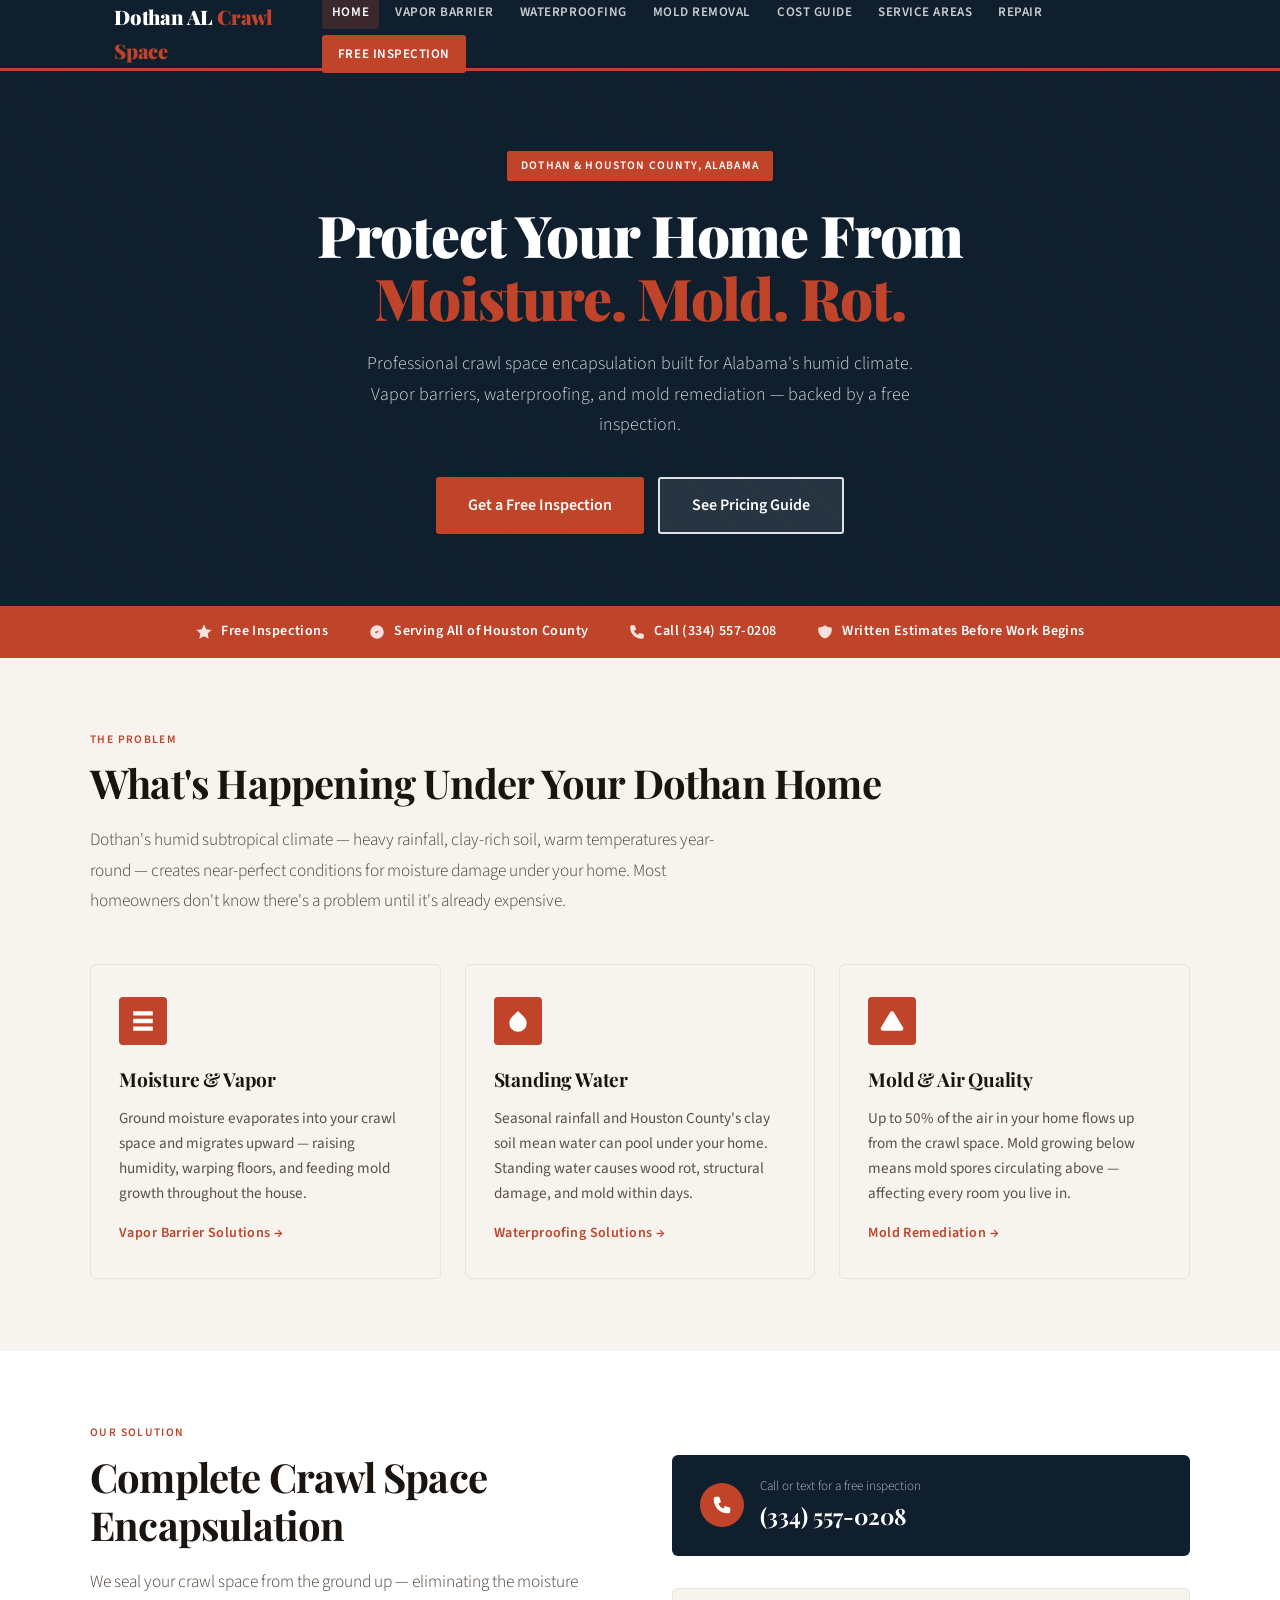
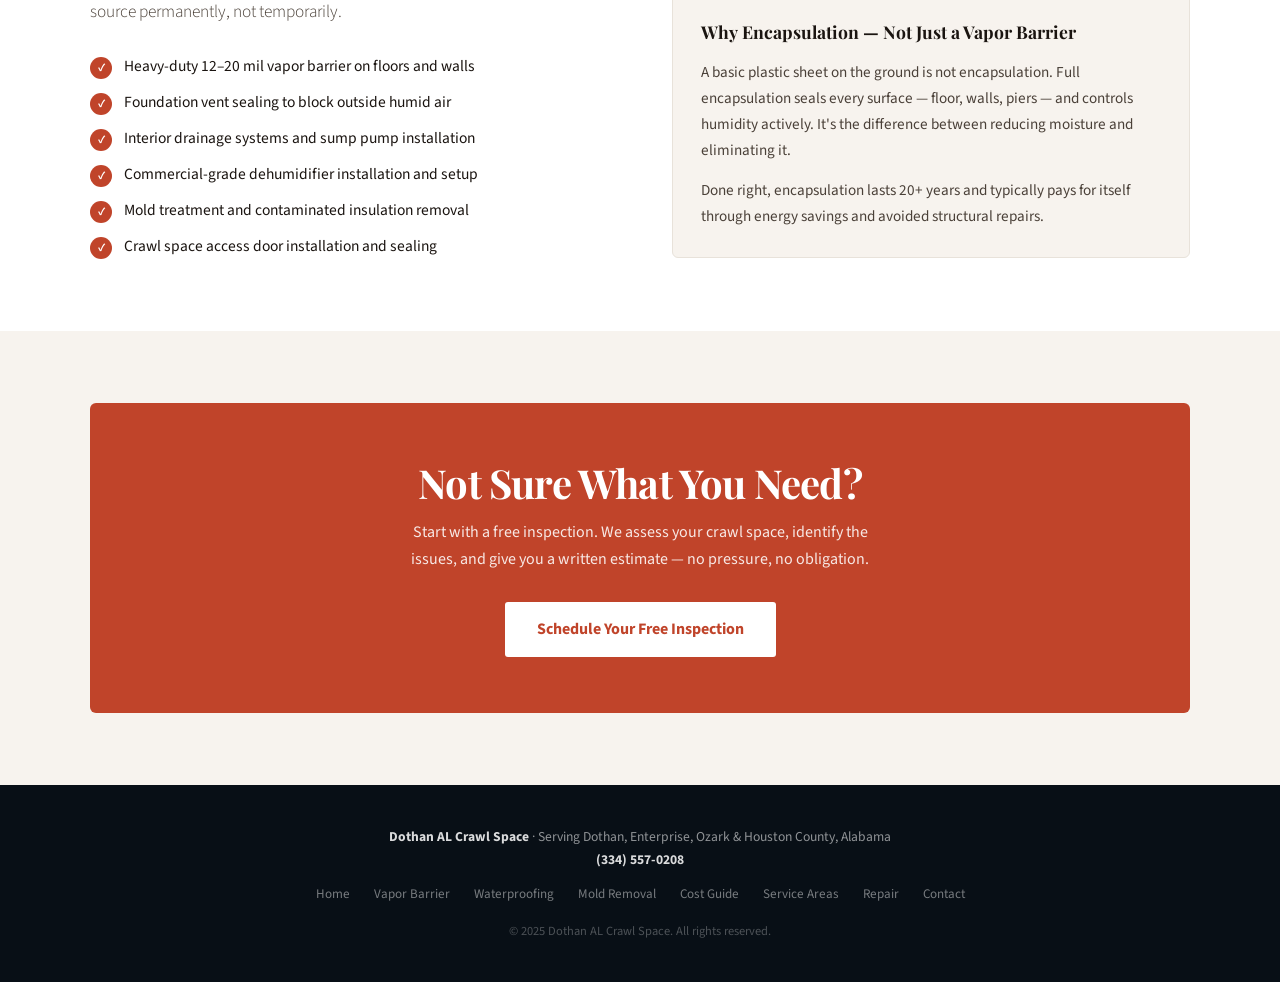
==== index.html @ 5c42be54 "Initial import of Dothan AL Crawl Space site from live Cloudflare Pages deployment Co-Authored-By: C" ====
<!DOCTYPE html>
<html lang="en">
<head>
<meta charset="UTF-8">
<meta name="viewport" content="width=device-width, initial-scale=1.0">
<title>Crawl Space Encapsulation Dothan AL | Local Experts</title>
<meta name="description" content="Professional crawl space encapsulation in Dothan, AL. Vapor barriers, waterproofing & mold remediation. Serving Houston County. Free inspections. Call today.">
<link rel="canonical" href="https://dothanalcrawlspace.com/">
<link rel="preconnect" href="https://fonts.googleapis.com">
<link href="https://fonts.googleapis.com/css2?family=Playfair+Display:wght@700;900&family=Source+Sans+3:wght@300;400;600&display=swap" rel="stylesheet">
<link rel="stylesheet" href="/styles.css">
<script type="application/ld+json">
{
"@context": "https://schema.org",
"@type": "LocalBusiness",
"name": "Dothan AL Crawl Space",
"description": "Professional crawl space encapsulation, vapor barrier installation, waterproofing, and mold remediation serving Dothan, AL and Houston County.",
"telephone": "(334) 557-0208",
"url": "https://dothanalcrawlspace.com",
"areaServed": [
{"@type": "City", "name": "Dothan", "containedIn": {"@type": "State", "name": "Alabama"}},
{"@type": "City", "name": "Enterprise", "containedIn": {"@type": "State", "name": "Alabama"}},
{"@type": "City", "name": "Ozark", "containedIn": {"@type": "State", "name": "Alabama"}},
{"@type": "County", "name": "Houston County", "containedIn": {"@type": "State", "name": "Alabama"}}
],
"hasOfferCatalog": {
"@type": "OfferCatalog",
"name": "Crawl Space Services",
"itemListElement": [
{"@type": "Offer", "itemOffered": {"@type": "Service", "name": "Crawl Space Encapsulation"}},
{"@type": "Offer", "itemOffered": {"@type": "Service", "name": "Vapor Barrier Installation"}},
{"@type": "Offer", "itemOffered": {"@type": "Service", "name": "Crawl Space Waterproofing"}},
{"@type": "Offer", "itemOffered": {"@type": "Service", "name": "Mold Remediation"}}
]
}
}
</script>
</head>
<body>

<header>
<div class="header-inner">
<a href="/" class="logo">Dothan AL <span>Crawl Space</span></a>
<button class="mobile-menu-btn" onclick="document.getElementById('main-nav').classList.toggle('open')" aria-label="Menu">
<span></span><span></span><span></span>
</button>
<nav id="main-nav">
<a href="/" class="active">Home</a>
<a href="/vapor-barrier/">Vapor Barrier</a>
<a href="/waterproofing/">Waterproofing</a>
<a href="/mold-remediation/">Mold Removal</a>
<a href="/cost/">Cost Guide</a>
<a href="/houston-county/">Service Areas</a>
<a href="/crawl-space-repair/">Repair</a>
<a href="/contact/" class="header-cta">Free Inspection</a>
</nav>
</div>
</header>

<div class="hero">
<div class="hero-inner">
<span class="hero-badge">Dothan & Houston County, Alabama</span>
<h1>Protect Your Home From<br><em>Moisture. Mold. Rot.</em></h1>
<p>Professional crawl space encapsulation built for Alabama's humid climate. Vapor barriers, waterproofing, and mold remediation — backed by a free inspection.</p>
<div class="hero-actions">
<a href="/contact/" class="btn-primary">Get a Free Inspection</a>
<a href="/cost/" class="btn-outline">See Pricing Guide</a>
</div>
</div>
</div>

<div class="trust-bar">
<div class="trust-bar-inner">
<div class="trust-item">
<svg viewBox="0 0 24 24"><path d="M12 2l3.09 6.26L22 9.27l-5 4.87 1.18 6.88L12 17.77l-6.18 3.25L7 14.14 2 9.27l6.91-1.01L12 2z"/></svg>
Free Inspections
</div>
<div class="trust-item">
<svg viewBox="0 0 24 24"><path d="M9 12l2 2 4-4m6 2a9 9 0 11-18 0 9 9 0 0118 0z"/></svg>
Serving All of Houston County
</div>
<div class="trust-item">
<svg viewBox="0 0 24 24"><path d="M3 5a2 2 0 012-2h3.28a1 1 0 01.948.684l1.498 4.493a1 1 0 01-.502 1.21l-2.257 1.13a11.042 11.042 0 005.516 5.516l1.13-2.257a1 1 0 011.21-.502l4.493 1.498a1 1 0 01.684.949V19a2 2 0 01-2 2h-1C9.716 21 3 14.284 3 6V5z"/></svg>
Call (334) 557-0208
</div>
<div class="trust-item">
<svg viewBox="0 0 24 24"><path d="M9 12l2 2 4-4m5.618-4.016A11.955 11.955 0 0112 2.944a11.955 11.955 0 01-8.618 3.04A12.02 12.02 0 003 9c0 5.591 3.824 10.29 9 11.622 5.176-1.332 9-6.03 9-11.622 0-1.042-.133-2.052-.382-3.016z"/></svg>
Written Estimates Before Work Begins
</div>
</div>
</div>

<div class="section">
<div class="section-inner">
<span class="section-label">The Problem</span>
<h2>What's Happening Under Your Dothan Home</h2>
<p class="lead">Dothan's humid subtropical climate — heavy rainfall, clay-rich soil, warm temperatures year-round — creates near-perfect conditions for moisture damage under your home. Most homeowners don't know there's a problem until it's already expensive.</p>
<div class="card-grid">
<a href="/vapor-barrier/" class="card">
<div class="card-icon">
<svg viewBox="0 0 24 24"><path d="M3 3h18v4H3zM3 10h18v4H3zM3 17h18v4H3z"/></svg>
</div>
<h3>Moisture & Vapor</h3>
<p>Ground moisture evaporates into your crawl space and migrates upward — raising humidity, warping floors, and feeding mold growth throughout the house.</p>
<span class="card-link">Vapor Barrier Solutions →</span>
</a>
<a href="/waterproofing/" class="card">
<div class="card-icon">
<svg viewBox="0 0 24 24"><path d="M12 2.69l5.66 5.66a8 8 0 11-11.31 0z"/></svg>
</div>
<h3>Standing Water</h3>
<p>Seasonal rainfall and Houston County's clay soil mean water can pool under your home. Standing water causes wood rot, structural damage, and mold within days.</p>
<span class="card-link">Waterproofing Solutions →</span>
</a>
<a href="/mold-remediation/" class="card">
<div class="card-icon">
<svg viewBox="0 0 24 24"><path d="M12 9v4m0 4h.01M10.29 3.86L1.82 18a2 2 0 001.71 3h16.94a2 2 0 001.71-3L13.71 3.86a2 2 0 00-3.42 0z"/></svg>
</div>
<h3>Mold & Air Quality</h3>
<p>Up to 50% of the air in your home flows up from the crawl space. Mold growing below means mold spores circulating above — affecting every room you live in.</p>
<span class="card-link">Mold Remediation →</span>
</a>
</div>
</div>
</div>

<div class="section section-alt">
<div class="section-inner">
<div class="two-col">
<div>
<span class="section-label">Our Solution</span>
<h2>Complete Crawl Space Encapsulation</h2>
<p class="lead" style="margin-bottom:28px;">We seal your crawl space from the ground up — eliminating the moisture source permanently, not temporarily.</p>
<ul class="service-list">
<li>Heavy-duty 12–20 mil vapor barrier on floors and walls</li>
<li>Foundation vent sealing to block outside humid air</li>
<li>Interior drainage systems and sump pump installation</li>
<li>Commercial-grade dehumidifier installation and setup</li>
<li>Mold treatment and contaminated insulation removal</li>
<li>Crawl space access door installation and sealing</li>
</ul>
</div>
<div>
<a href="tel:3345570208" class="phone-callout">
<div class="phone-icon">
<svg viewBox="0 0 24 24"><path d="M3 5a2 2 0 012-2h3.28a1 1 0 01.948.684l1.498 4.493a1 1 0 01-.502 1.21l-2.257 1.13a11.042 11.042 0 005.516 5.516l1.13-2.257a1 1 0 011.21-.502l4.493 1.498a1 1 0 01.684.949V19a2 2 0 01-2 2h-1C9.716 21 3 14.284 3 6V5z"/></svg>
</div>
<div>
<div class="phone-text">Call or text for a free inspection</div>
<div class="phone-number">(334) 557-0208</div>
</div>
</a>
<div class="light-card">
<h3>Why Encapsulation — Not Just a Vapor Barrier</h3>
<p style="margin-bottom:14px;">A basic plastic sheet on the ground is not encapsulation. Full encapsulation seals every surface — floor, walls, piers — and controls humidity actively. It's the difference between reducing moisture and eliminating it.</p>
<p>Done right, encapsulation lasts 20+ years and typically pays for itself through energy savings and avoided structural repairs.</p>
</div>
</div>
</div>
</div>
</div>

<div class="section">
<div class="section-inner">
<div class="cta-block">
<h2>Not Sure What You Need?</h2>
<p>Start with a free inspection. We assess your crawl space, identify the issues, and give you a written estimate — no pressure, no obligation.</p>
<a href="/contact/" class="btn-white">Schedule Your Free Inspection</a>
</div>
</div>
</div>

<footer>
<strong>Dothan AL Crawl Space</strong> · Serving Dothan, Enterprise, Ozark & Houston County, Alabama<br>
<strong>(334) 557-0208</strong>
<div class="footer-links">
<a href="/">Home</a>
<a href="/vapor-barrier/">Vapor Barrier</a>
<a href="/waterproofing/">Waterproofing</a>
<a href="/mold-remediation/">Mold Removal</a>
<a href="/cost/">Cost Guide</a>
<a href="/houston-county/">Service Areas</a>
<a href="/crawl-space-repair/">Repair</a>
<a href="/contact/">Contact</a>
</div>
<div class="footer-copy">© 2025 Dothan AL Crawl Space. All rights reserved.</div>
</footer>

</body>
</html>
---- styles.css ----
:root {
--navy: #0f1f2e;
--rust: #c0442a;
--rust-light: #d9553a;
--cream: #f7f3ee;
--warm-gray: #e8e2da;
--mid-gray: #8a8078;
--text: #1a1410;
--white: #ffffff;
}

* { margin: 0; padding: 0; box-sizing: border-box; }

body {
font-family: 'Source Sans 3', sans-serif;
font-weight: 400;
color: var(--text);
background: var(--cream);
line-height: 1.7;
}

/* ── HEADER ── */
header {
background: var(--navy);
position: sticky;
top: 0;
z-index: 100;
border-bottom: 3px solid var(--rust);
}
.header-inner {
max-width: 1100px;
margin: 0 auto;
padding: 0 24px;
display: flex;
align-items: center;
justify-content: space-between;
height: 68px;
}
.logo {
font-family: 'Playfair Display', serif;
font-weight: 900;
font-size: 1.25rem;
color: var(--white);
text-decoration: none;
letter-spacing: -0.01em;
}
.logo span { color: var(--rust); }
nav { display: flex; gap: 6px; align-items: center; flex-wrap: wrap; }
nav a {
color: rgba(255,255,255,0.78);
text-decoration: none;
font-size: 0.82rem;
font-weight: 600;
letter-spacing: 0.04em;
text-transform: uppercase;
padding: 6px 10px;
border-radius: 3px;
transition: all 0.2s;
}
nav a:hover, nav a.active { color: var(--white); background: rgba(192,68,42,0.25); }
nav a.header-cta {
background: var(--rust);
color: var(--white);
padding: 8px 16px;
}
nav a.header-cta:hover { background: var(--rust-light); }

/* ── MOBILE NAV ── */
.mobile-menu-btn {
display: none;
flex-direction: column;
gap: 5px;
cursor: pointer;
padding: 4px;
background: none;
border: none;
}
.mobile-menu-btn span {
display: block;
width: 24px;
height: 2px;
background: white;
border-radius: 2px;
}
@media (max-width: 768px) {
nav { display: none; }
.mobile-menu-btn { display: flex; }
nav.open {
display: flex;
flex-direction: column;
position: absolute;
top: 68px;
left: 0;
right: 0;
background: var(--navy);
padding: 16px;
border-top: 1px solid rgba(255,255,255,0.1);
gap: 4px;
}
}

/* ── HERO ── */
.hero {
background: var(--navy);
color: var(--white);
padding: 80px 24px 72px;
text-align: center;
position: relative;
overflow: hidden;
}
.hero::before {
content: '';
position: absolute;
inset: 0;
background: repeating-linear-gradient(45deg, transparent, transparent 40px, rgba(192,68,42,0.04) 40px, rgba(192,68,42,0.04) 41px);
}
.hero-inner { position: relative; max-width: 780px; margin: 0 auto; }
.hero-badge {
display: inline-block;
background: var(--rust);
color: var(--white);
font-size: 0.72rem;
font-weight: 600;
letter-spacing: 0.1em;
text-transform: uppercase;
padding: 5px 14px;
border-radius: 2px;
margin-bottom: 22px;
}
.hero h1 {
font-family: 'Playfair Display', serif;
font-size: clamp(2.2rem, 5vw, 3.6rem);
font-weight: 900;
line-height: 1.1;
margin-bottom: 20px;
letter-spacing: -0.02em;
}
.hero h1 em { color: var(--rust); font-style: normal; }
.hero p {
font-size: 1.12rem;
color: rgba(255,255,255,0.82);
max-width: 580px;
margin: 0 auto 36px;
font-weight: 300;
}
.hero-actions { display: flex; gap: 14px; justify-content: center; flex-wrap: wrap; }

/* ── PAGE HERO (interior) ── */
.page-hero {
background: var(--navy);
color: var(--white);
padding: 52px 24px 48px;
text-align: center;
border-bottom: 3px solid var(--rust);
}
.page-hero h1 {
font-family: 'Playfair Display', serif;
font-size: clamp(1.8rem, 4vw, 2.8rem);
font-weight: 900;
letter-spacing: -0.02em;
margin-bottom: 12px;
}
.page-hero p { color: rgba(255,255,255,0.75); font-size: 1.05rem; font-weight: 300; max-width: 560px; margin: 0 auto; }

/* ── BUTTONS ── */
.btn-primary {
background: var(--rust);
color: var(--white);
padding: 15px 32px;
border-radius: 3px;
font-weight: 600;
font-size: 1rem;
text-decoration: none;
display: inline-block;
transition: background 0.2s, transform 0.15s;
border: none;
cursor: pointer;
}
.btn-primary:hover { background: var(--rust-light); transform: translateY(-1px); }
.btn-outline {
border: 2px solid rgba(255,255,255,0.85);
color: var(--white);
padding: 13px 32px;
border-radius: 3px;
font-weight: 600;
font-size: 1rem;
text-decoration: none;
display: inline-block;
transition: all 0.2s;
background: rgba(255,255,255,0.1);
}
.btn-outline:hover { border-color: white; background: rgba(255,255,255,0.2); }
.btn-white {
background: var(--white);
color: var(--rust);
padding: 14px 32px;
border-radius: 3px;
font-weight: 700;
font-size: 1rem;
text-decoration: none;
display: inline-block;
transition: opacity 0.2s;
border: none;
cursor: pointer;
}
.btn-white:hover { opacity: 0.92; }

/* ── TRUST BAR ── */
.trust-bar { background: var(--rust); color: var(--white); padding: 14px 24px; }
.trust-bar-inner {
max-width: 1100px;
margin: 0 auto;
display: flex;
justify-content: center;
gap: 40px;
flex-wrap: wrap;
}
.trust-item {
display: flex;
align-items: center;
gap: 8px;
font-size: 0.88rem;
font-weight: 600;
letter-spacing: 0.03em;
}
.trust-item svg { width: 18px; height: 18px; fill: rgba(255,255,255,0.85); }

/* ── SECTIONS ── */
.section { padding: 72px 24px; }
.section-inner { max-width: 1100px; margin: 0 auto; }
.section-alt { background: var(--white); }
.section-dark { background: var(--navy); color: var(--white); }

.section-label {
font-size: 0.72rem;
font-weight: 600;
letter-spacing: 0.12em;
text-transform: uppercase;
color: var(--rust);
margin-bottom: 10px;
display: block;
}

h2 {
font-family: 'Playfair Display', serif;
font-size: clamp(1.7rem, 3.5vw, 2.5rem);
font-weight: 700;
line-height: 1.2;
letter-spacing: -0.02em;
margin-bottom: 18px;
}
.section-dark h2 { color: var(--white); }

.lead {
font-size: 1.08rem;
color: #4a4038;
max-width: 640px;
margin-bottom: 48px;
font-weight: 300;
line-height: 1.75;
}
.section-dark .lead { color: rgba(255,255,255,0.75); }

/* ── CARDS ── */
.card-grid { display: grid; grid-template-columns: repeat(auto-fit, minmax(280px, 1fr)); gap: 24px; }
.card {
background: var(--cream);
border: 1px solid var(--warm-gray);
border-radius: 6px;
padding: 32px 28px;
transition: transform 0.2s, box-shadow 0.2s;
text-decoration: none;
color: inherit;
display: block;
}
.card:hover { transform: translateY(-3px); box-shadow: 0 8px 28px rgba(0,0,0,0.08); }
.card-icon {
width: 48px;
height: 48px;
background: var(--rust);
border-radius: 4px;
display: flex;
align-items: center;
justify-content: center;
margin-bottom: 18px;
}
.card-icon svg { width: 26px; height: 26px; fill: white; }
.card h3 {
font-family: 'Playfair Display', serif;
font-size: 1.2rem;
font-weight: 700;
margin-bottom: 10px;
letter-spacing: -0.01em;
}
.card p { font-size: 0.95rem; color: #5a5048; line-height: 1.65; }
.card-link {
display: inline-block;
margin-top: 16px;
color: var(--rust);
font-weight: 600;
font-size: 0.88rem;
letter-spacing: 0.03em;
}

/* ── TWO COL ── */
.two-col { display: grid; grid-template-columns: 1fr 1fr; gap: 64px; align-items: start; }
@media (max-width: 720px) { .two-col { grid-template-columns: 1fr; gap: 40px; } }

/* ── CTA BLOCK ── */
.cta-block {
background: var(--rust);
color: var(--white);
padding: 56px 40px;
border-radius: 6px;
text-align: center;
}
.cta-block h2 { color: var(--white); margin-bottom: 12px; }
.cta-block p { color: rgba(255,255,255,0.88); max-width: 500px; margin: 0 auto 28px; }

/* ── TABLE ── */
table { width: 100%; border-collapse: collapse; margin: 24px 0; }
th {
background: var(--navy);
color: var(--white);
padding: 12px 16px;
text-align: left;
font-size: 0.82rem;
font-weight: 600;
letter-spacing: 0.05em;
text-transform: uppercase;
}
td { padding: 12px 16px; border-bottom: 1px solid var(--warm-gray); font-size: 0.95rem; }
tr:nth-child(even) td { background: var(--white); }

/* ── FAQ ── */
.faq-item { border-bottom: 1px solid var(--warm-gray); padding: 20px 0; }
.faq-q { font-family: 'Playfair Display', serif; font-weight: 700; font-size: 1.05rem; margin-bottom: 8px; color: var(--navy); }
.faq-a { font-size: 0.95rem; color: #4a4038; line-height: 1.7; }

/* ── FORM ── */
.form-grid { display: grid; grid-template-columns: 1fr 1fr; gap: 16px; }
@media (max-width: 560px) { .form-grid { grid-template-columns: 1fr; } }
.form-group { display: flex; flex-direction: column; gap: 6px; }
.form-group.full { grid-column: 1 / -1; }
label { font-size: 0.82rem; font-weight: 600; letter-spacing: 0.05em; text-transform: uppercase; color: var(--mid-gray); }
input, textarea, select {
border: 1.5px solid var(--warm-gray);
border-radius: 4px;
padding: 12px 14px;
font-family: 'Source Sans 3', sans-serif;
font-size: 1rem;
background: var(--white);
transition: border-color 0.2s;
outline: none;
}
input:focus, textarea:focus { border-color: var(--rust); }
textarea { min-height: 120px; resize: vertical; }

/* ── SERVICE LIST ── */
.service-list { list-style: none; display: flex; flex-direction: column; gap: 12px; }
.service-list li { display: flex; align-items: flex-start; gap: 12px; font-size: 0.97rem; line-height: 1.5; }
.service-list li::before {
content: '✓';
min-width: 22px;
height: 22px;
background: var(--rust);
color: white;
border-radius: 50%;
font-size: 0.7rem;
font-weight: 700;
display: flex;
align-items: center;
justify-content: center;
margin-top: 2px;
flex-shrink: 0;
}

/* ── AREAS GRID ── */
.areas-grid { display: grid; grid-template-columns: repeat(auto-fit, minmax(160px, 1fr)); gap: 12px; margin-top: 24px; }
.area-pill { background: var(--navy); color: var(--white); padding: 12px 16px; border-radius: 4px; font-size: 0.9rem; font-weight: 600; text-align: center; }

/* ── PHONE CALLOUT ── */
.phone-callout {
display: flex;
align-items: center;
gap: 16px;
background: var(--navy);
color: var(--white);
padding: 20px 28px;
border-radius: 6px;
margin: 32px 0;
text-decoration: none;
}
.phone-callout:hover { background: #162d42; }
.phone-icon {
width: 44px;
height: 44px;
background: var(--rust);
border-radius: 50%;
display: flex;
align-items: center;
justify-content: center;
flex-shrink: 0;
}
.phone-icon svg { width: 22px; height: 22px; fill: white; }
.phone-text { font-size: 0.82rem; opacity: 0.7; font-weight: 300; }
.phone-number { font-family: 'Playfair Display', serif; font-size: 1.4rem; font-weight: 700; }

/* ── DARK CARD ── */
.dark-card { background: var(--navy); color: white; border-radius: 6px; padding: 28px; }
.dark-card h3 { font-family: 'Playfair Display', serif; font-size: 1.1rem; margin-bottom: 14px; color: white; }
.dark-card p { font-size: 0.92rem; color: rgba(255,255,255,0.78); line-height: 1.7; }
.dark-card .service-list li { color: rgba(255,255,255,0.85); }

/* ── LIGHT CARD ── */
.light-card { background: var(--cream); border: 1px solid var(--warm-gray); border-radius: 6px; padding: 28px; }
.light-card h3 { font-family: 'Playfair Display', serif; font-size: 1.1rem; margin-bottom: 14px; }
.light-card p { font-size: 0.95rem; color: #4a4038; line-height: 1.7; }

/* ── BREADCRUMB ── */
.breadcrumb { background: var(--navy); padding: 10px 24px; border-bottom: 1px solid rgba(255,255,255,0.08); }
.breadcrumb-inner { max-width: 1100px; margin: 0 auto; font-size: 0.8rem; color: rgba(255,255,255,0.5); }
.breadcrumb-inner a { color: rgba(255,255,255,0.5); text-decoration: none; }
.breadcrumb-inner a:hover { color: rgba(255,255,255,0.8); }
.breadcrumb-inner span { margin: 0 6px; }

/* ── FOOTER ── */
footer { background: #080f16; color: rgba(255,255,255,0.55); padding: 40px 24px; text-align: center; font-size: 0.85rem; }
footer strong { color: rgba(255,255,255,0.85); }
.footer-links { display: flex; justify-content: center; gap: 24px; margin-top: 12px; flex-wrap: wrap; }
.footer-links a { color: rgba(255,255,255,0.45); text-decoration: none; font-size: 0.82rem; }
.footer-links a:hover { color: rgba(255,255,255,0.7); }
.footer-copy { margin-top: 16px; font-size: 0.78rem; opacity: 0.5; }
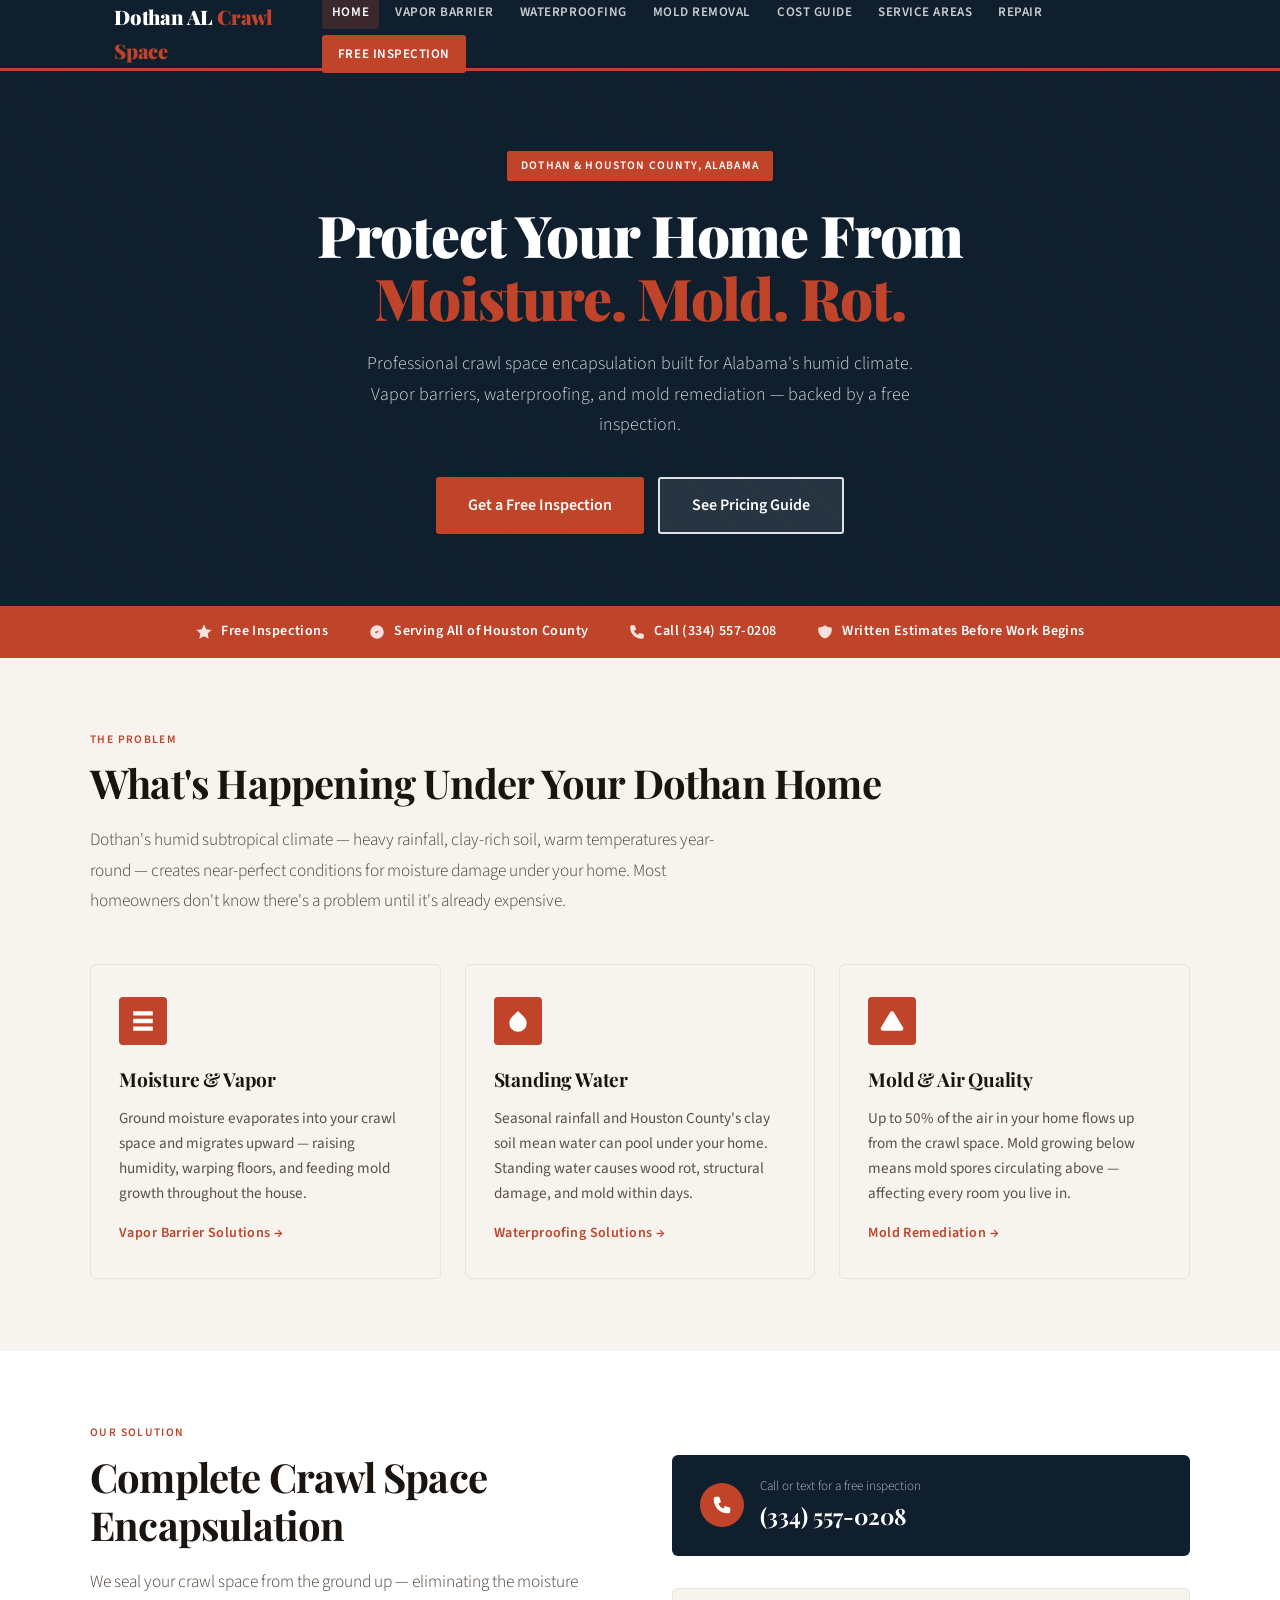
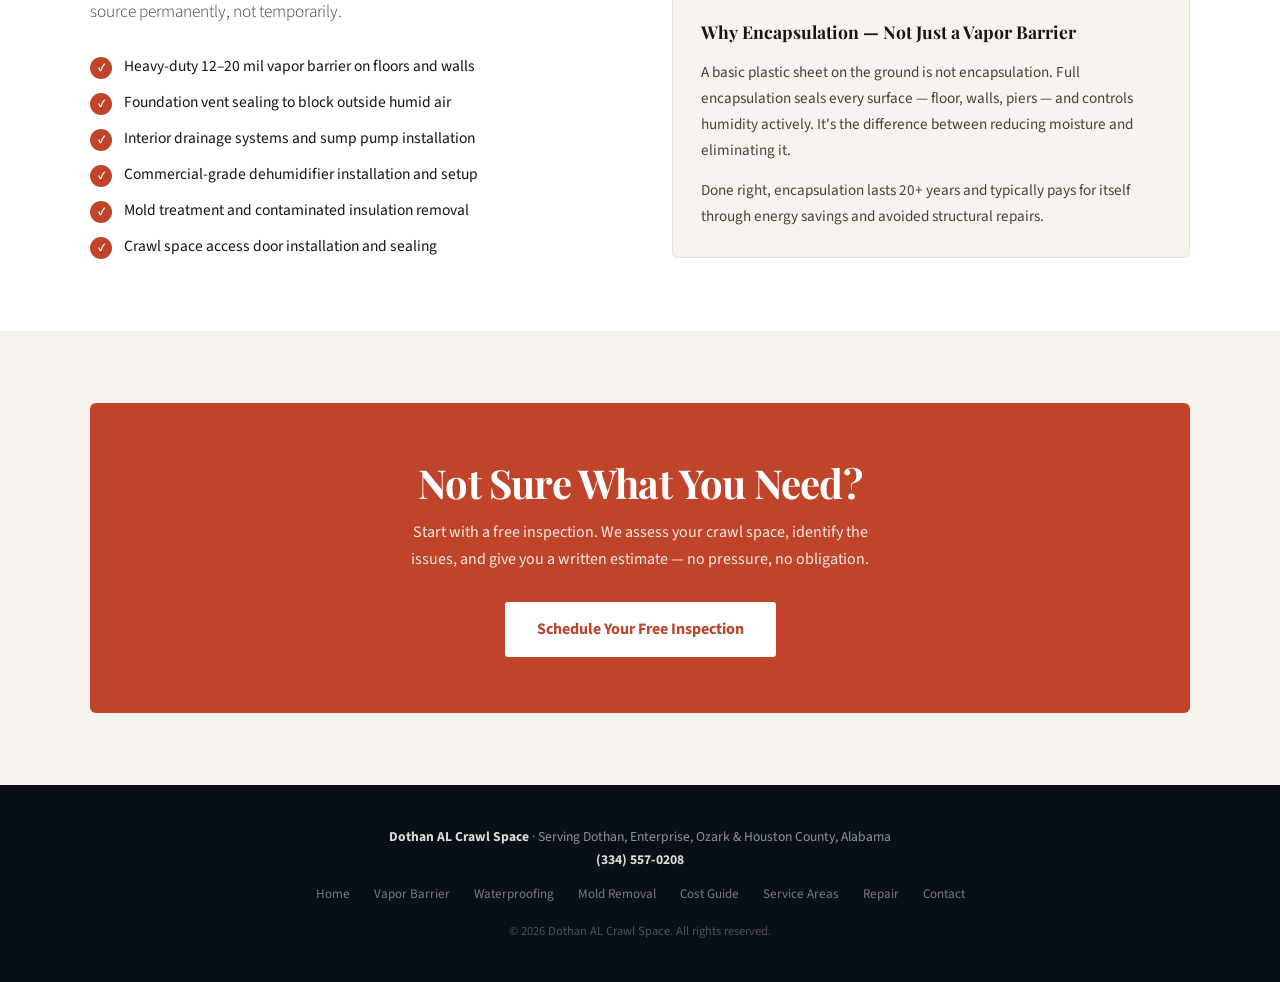
==== commit 3597550c: "SEO cleanup: add Repair to Service Areas nav, update year to 2026, remove dev comment - houston-coun" ====
--- a/index.html
+++ b/index.html
@@ -183,7 +183,7 @@
 <a href="/crawl-space-repair/">Repair</a>
 <a href="/contact/">Contact</a>
 </div>
-<div class="footer-copy">© 2025 Dothan AL Crawl Space. All rights reserved.</div>
+<div class="footer-copy">© 2026 Dothan AL Crawl Space. All rights reserved.</div>
 </footer>
 
 </body>
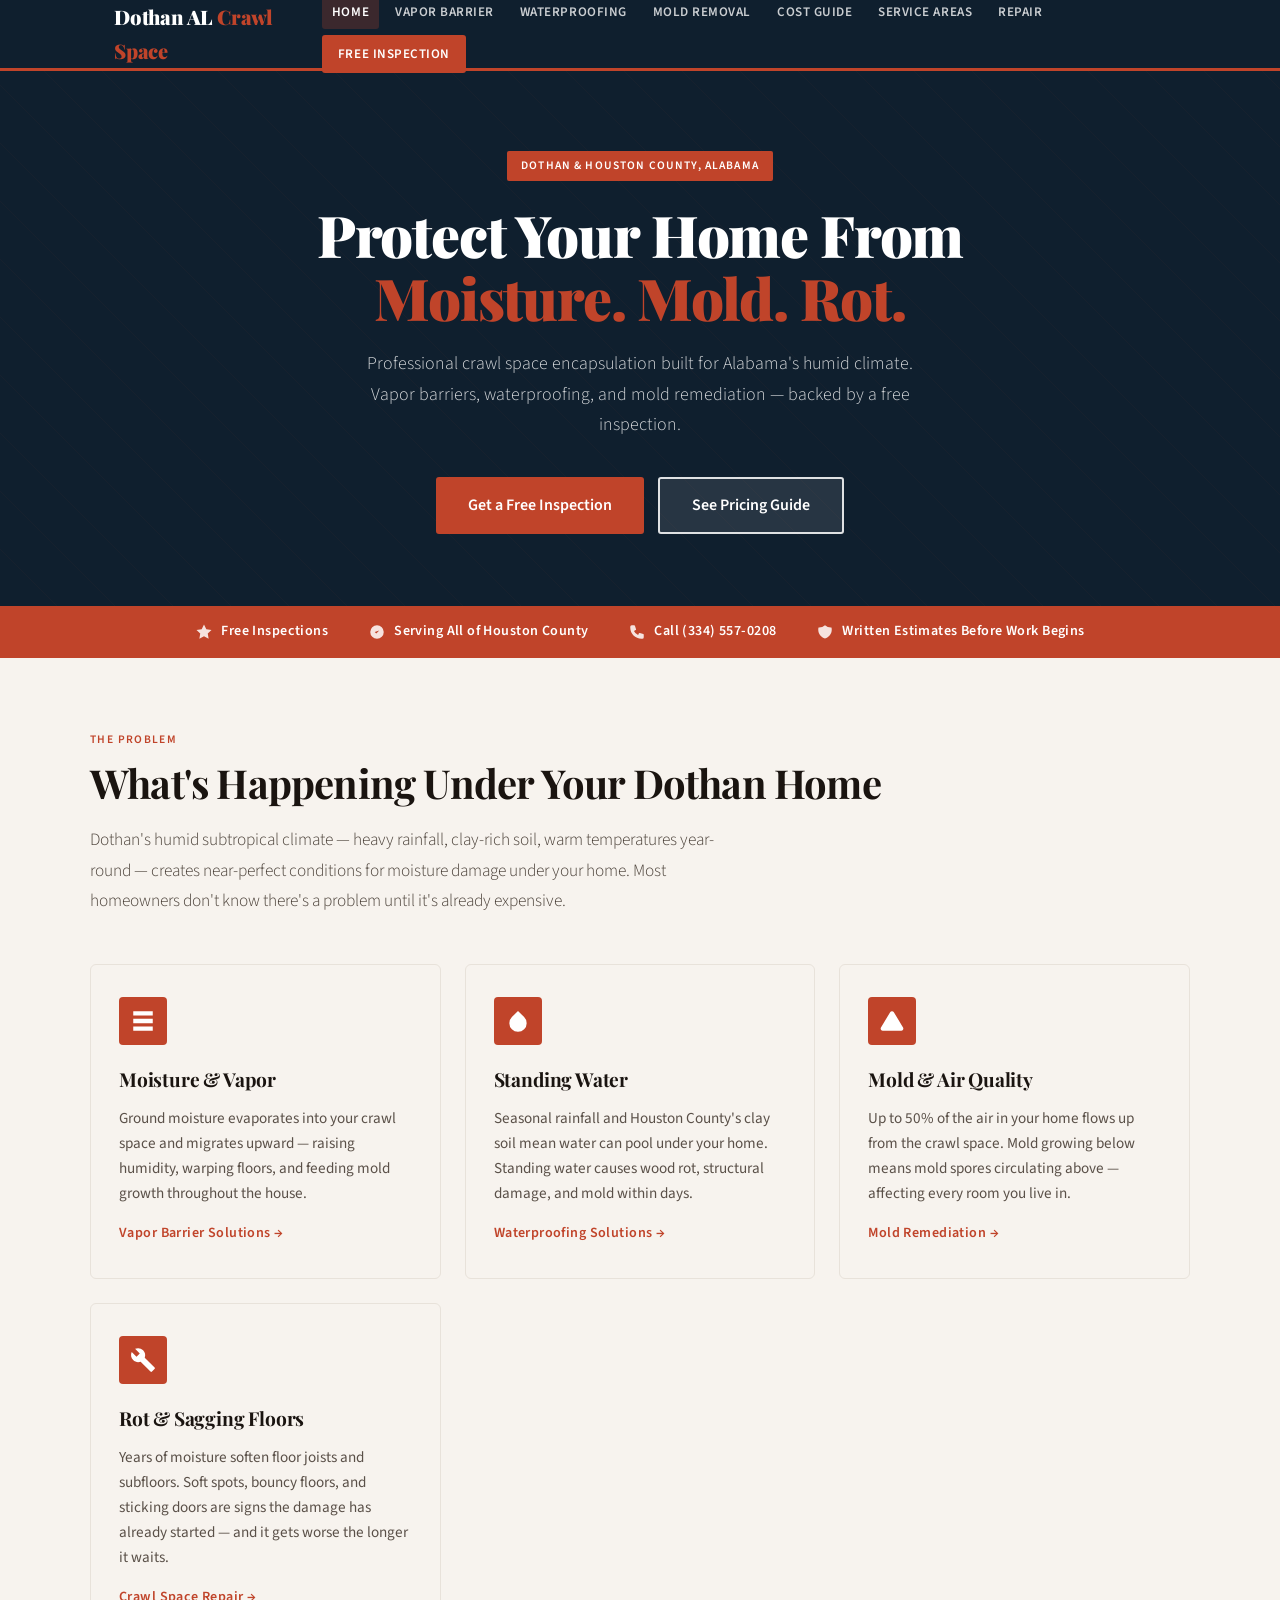
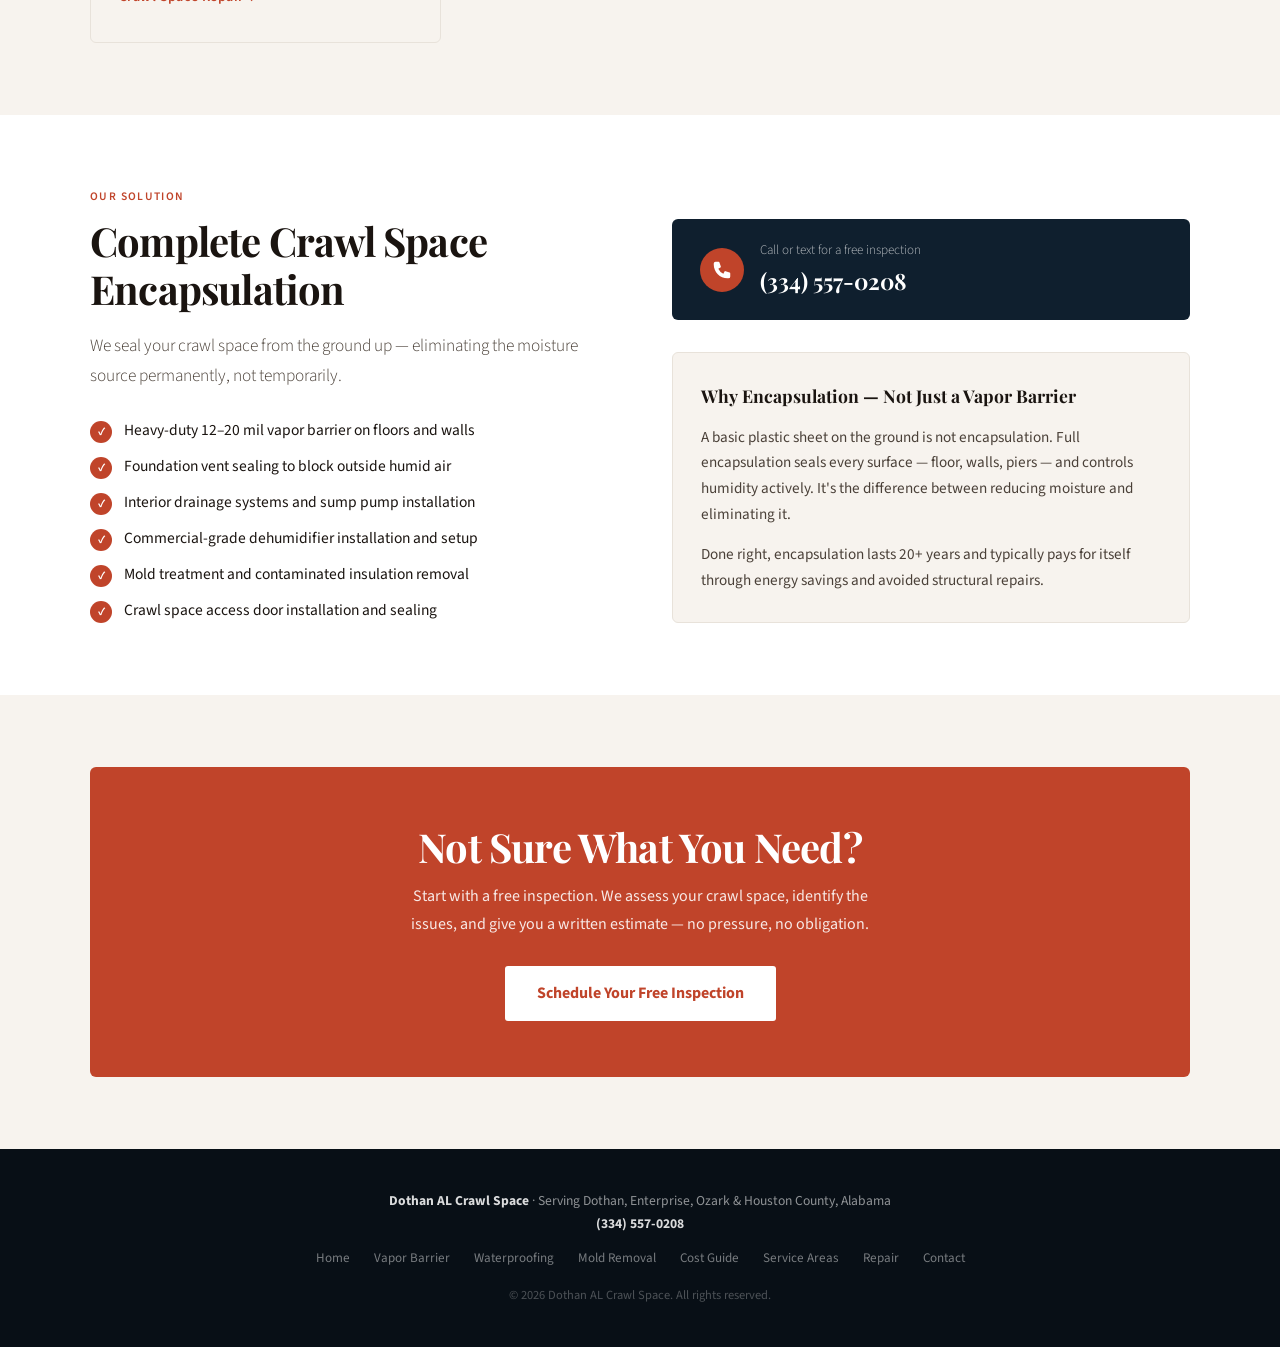
==== commit 13ab7ca7: "SEO: link Repair page sitewide, rewrite home + cost titles for CTR - Home: add 'Rot & Sagging Floors" ====
--- a/index.html
+++ b/index.html
@@ -3,8 +3,8 @@
 <head>
 <meta charset="UTF-8">
 <meta name="viewport" content="width=device-width, initial-scale=1.0">
-<title>Crawl Space Encapsulation Dothan AL | Local Experts</title>
-<meta name="description" content="Professional crawl space encapsulation in Dothan, AL. Vapor barriers, waterproofing & mold remediation. Serving Houston County. Free inspections. Call today.">
+<title>Crawl Space Encapsulation & Repair in Dothan, AL | Free Inspection</title>
+<meta name="description" content="Encapsulation, repair, waterproofing & mold removal for Dothan and Houston County. Free inspection, written estimate. Call (334) 557-0208.">
 <link rel="canonical" href="https://dothanalcrawlspace.com/">
 <link rel="preconnect" href="https://fonts.googleapis.com">
 <link href="https://fonts.googleapis.com/css2?family=Playfair+Display:wght@700;900&family=Source+Sans+3:wght@300;400;600&display=swap" rel="stylesheet">
@@ -120,6 +120,14 @@
 <p>Up to 50% of the air in your home flows up from the crawl space. Mold growing below means mold spores circulating above — affecting every room you live in.</p>
 <span class="card-link">Mold Remediation →</span>
 </a>
+<a href="/crawl-space-repair/" class="card">
+<div class="card-icon">
+<svg viewBox="0 0 24 24"><path d="M22.7 19l-9.1-9.1c.9-2.3.4-5-1.5-6.9-2-2-5-2.4-7.4-1.3L9 6 6 9 1.6 4.7C.4 7.1.9 10.1 2.9 12.1c1.9 1.9 4.6 2.4 6.9 1.5l9.1 9.1c.4.4 1 .4 1.4 0l2.3-2.3c.5-.4.5-1.1.1-1.4z"/></svg>
+</div>
+<h3>Rot &amp; Sagging Floors</h3>
+<p>Years of moisture soften floor joists and subfloors. Soft spots, bouncy floors, and sticking doors are signs the damage has already started — and it gets worse the longer it waits.</p>
+<span class="card-link">Crawl Space Repair →</span>
+</a>
 </div>
 </div>
 </div>
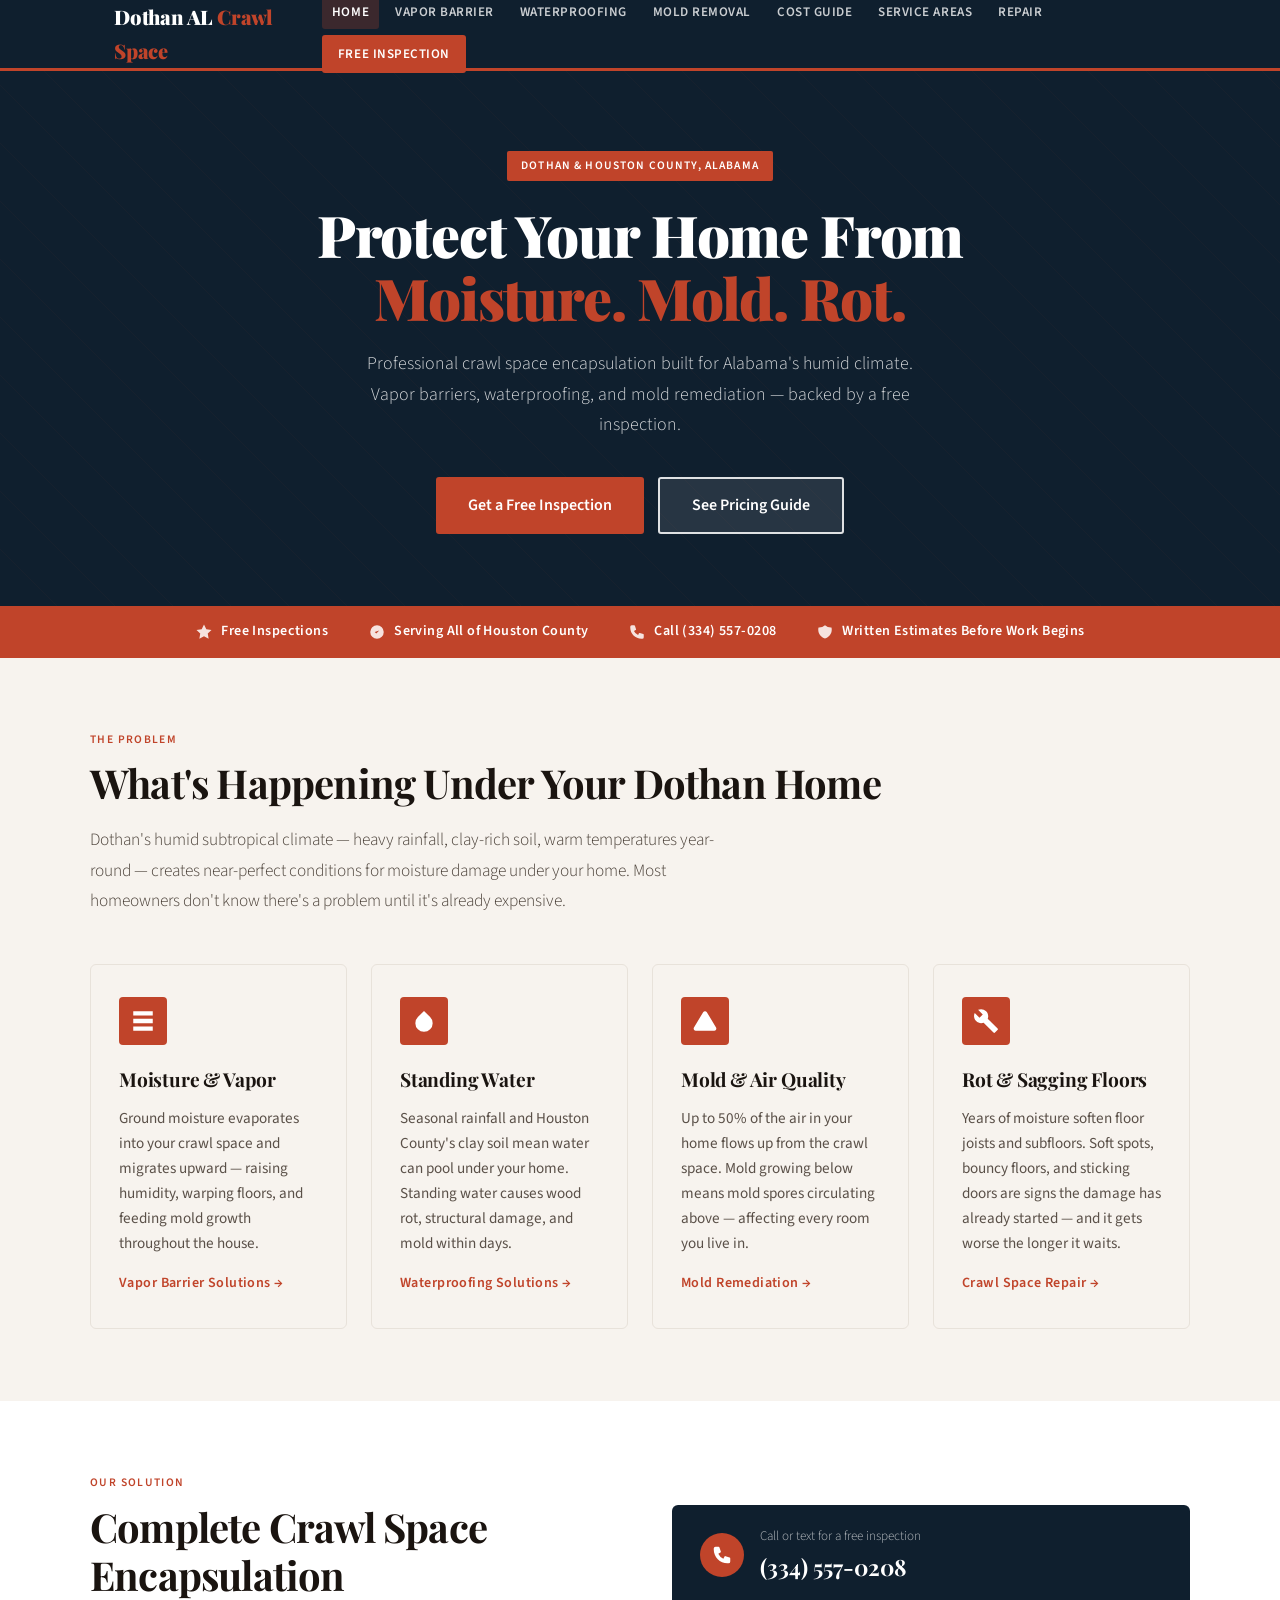
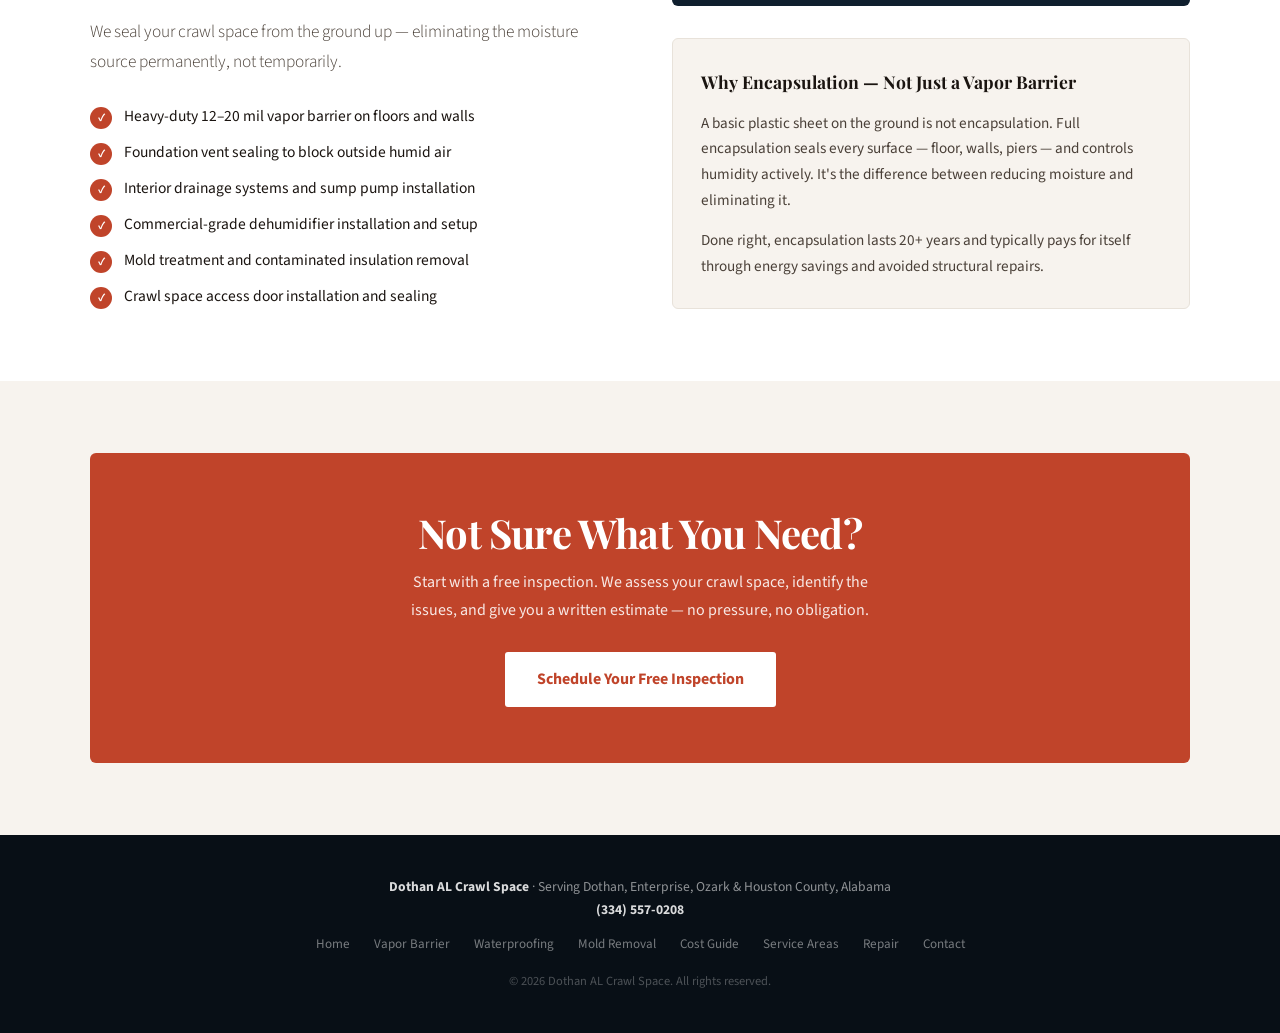
==== commit c45ed0f8: "Home: fit four problem cards in one row on desktop Co-Authored-By: Claude Opus 5.5 <noreply@anthropi" ====
--- a/index.html
+++ b/index.html
@@ -95,7 +95,7 @@
 <span class="section-label">The Problem</span>
 <h2>What's Happening Under Your Dothan Home</h2>
 <p class="lead">Dothan's humid subtropical climate — heavy rainfall, clay-rich soil, warm temperatures year-round — creates near-perfect conditions for moisture damage under your home. Most homeowners don't know there's a problem until it's already expensive.</p>
-<div class="card-grid">
+<div class="card-grid" style="grid-template-columns: repeat(auto-fit, minmax(230px, 1fr));">
 <a href="/vapor-barrier/" class="card">
 <div class="card-icon">
 <svg viewBox="0 0 24 24"><path d="M3 3h18v4H3zM3 10h18v4H3zM3 17h18v4H3z"/></svg>
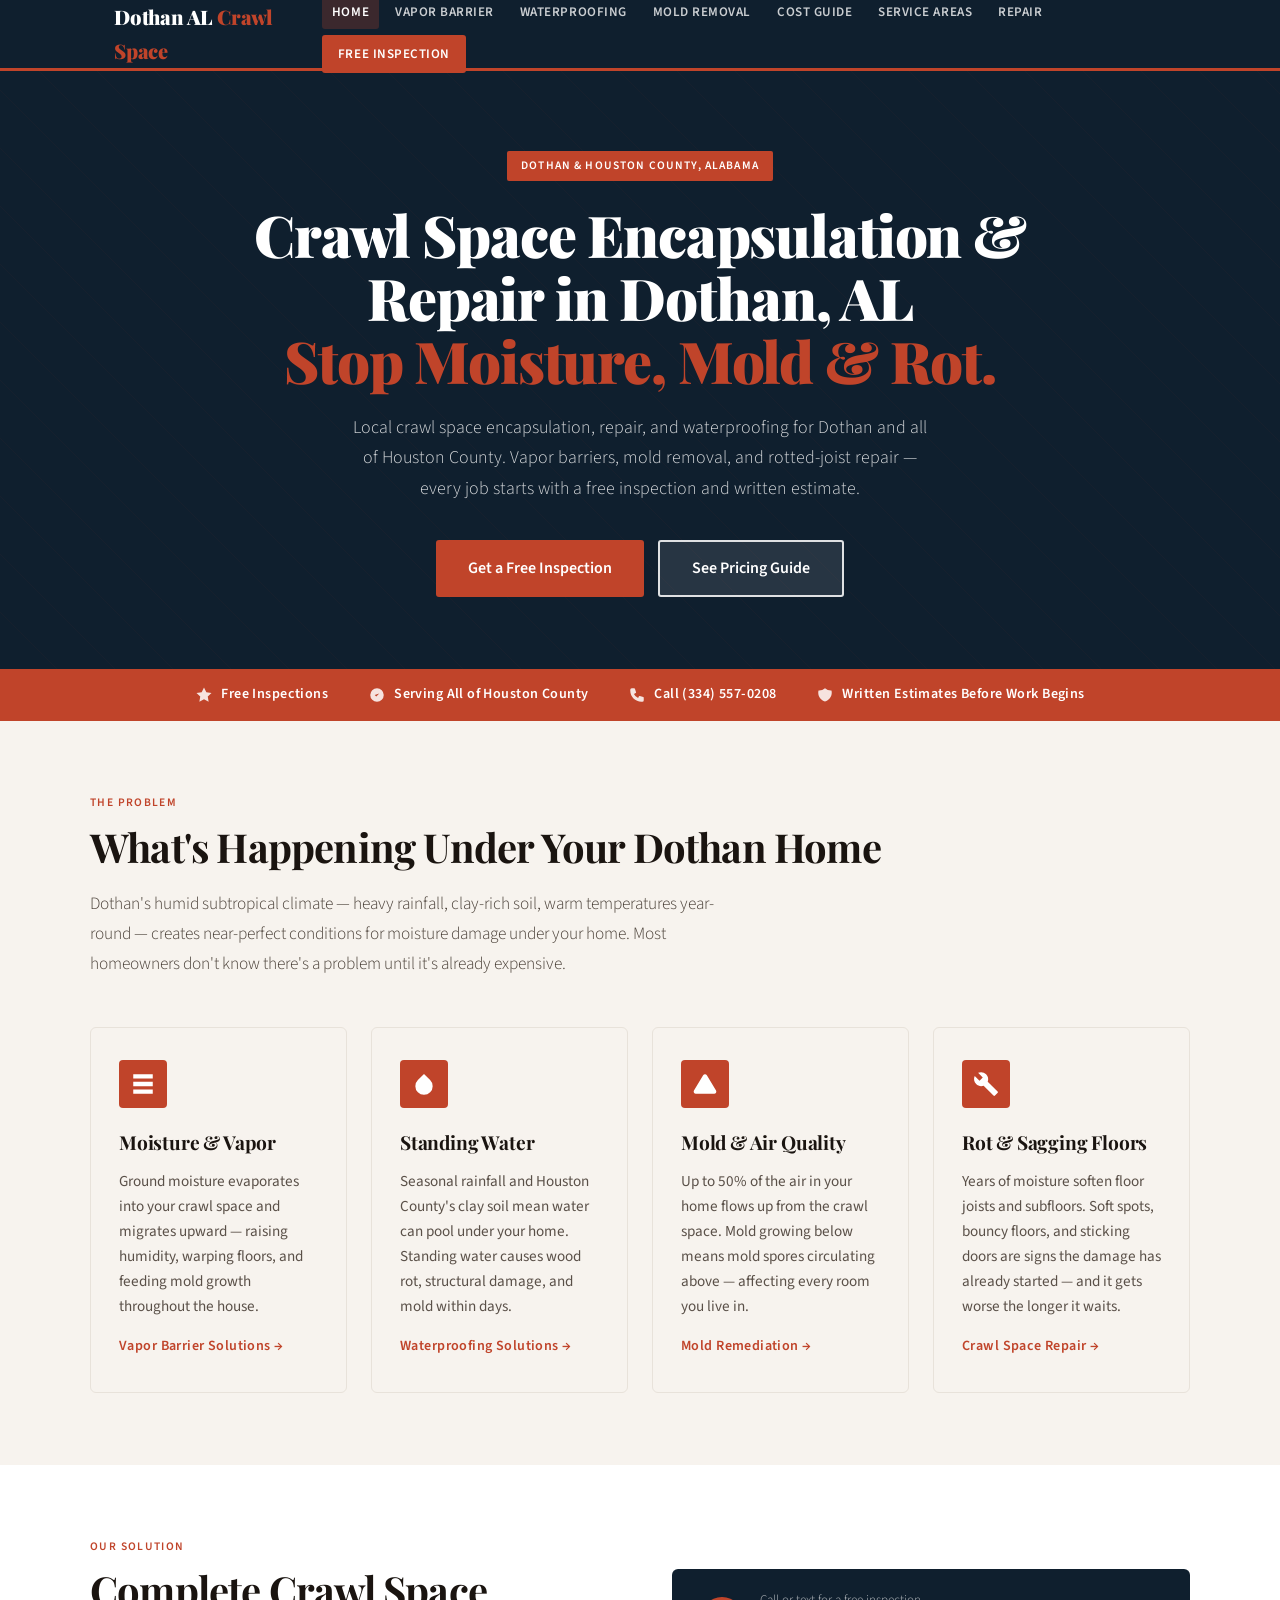
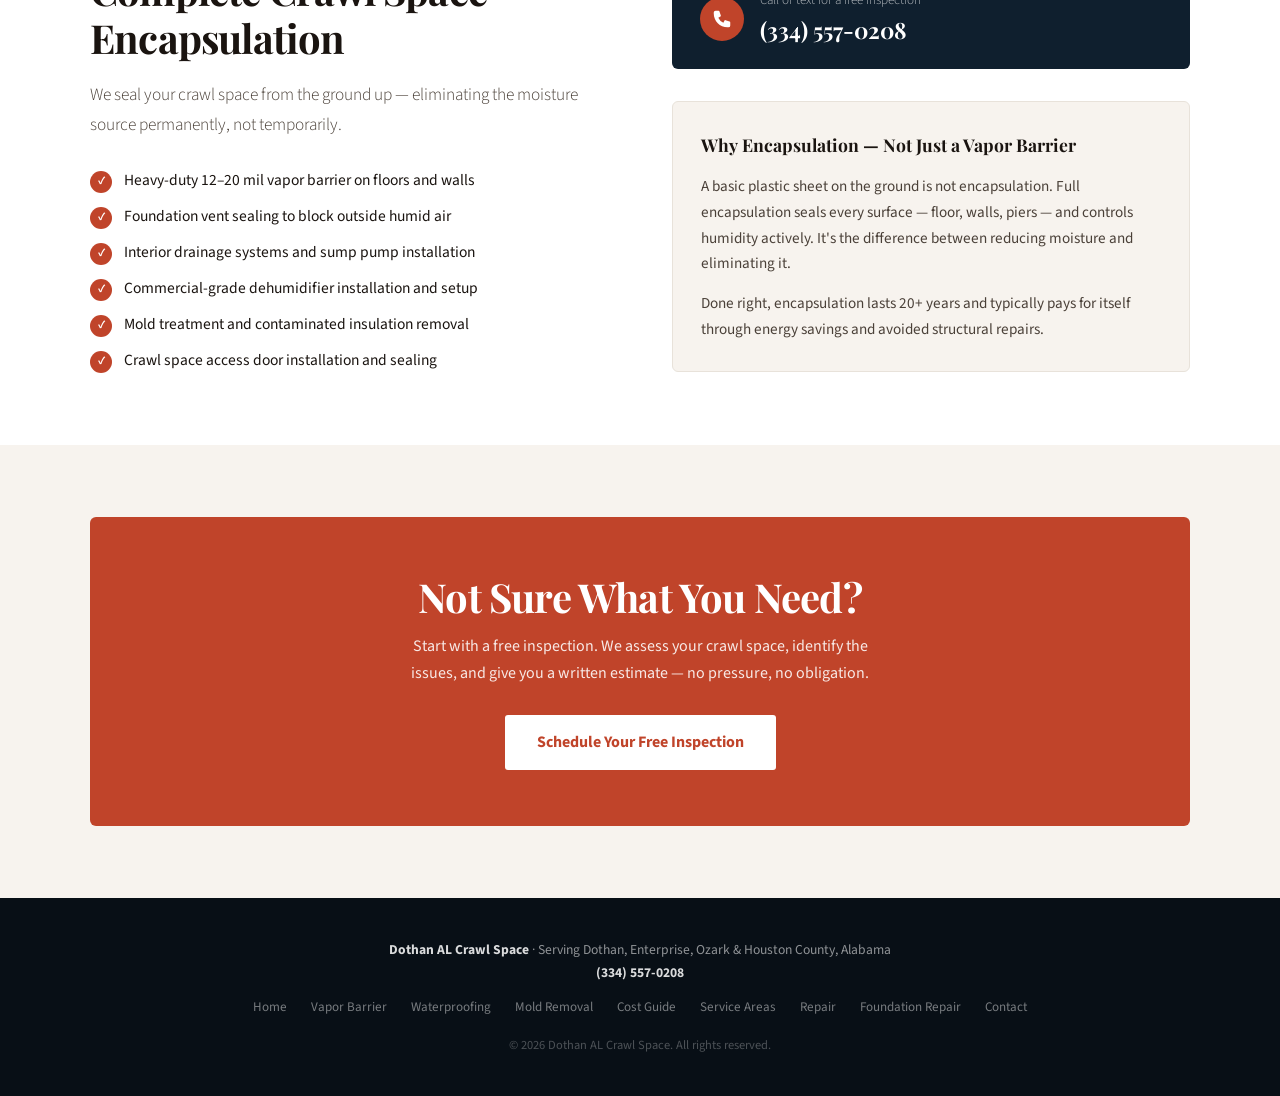
==== commit ae4ff8b1: "SEO (Nov 11 review): homepage H1, repair page cost + FAQ, new Foundation Repair page - Home: keyword" ====
--- a/index.html
+++ b/index.html
@@ -60,8 +60,8 @@
 <div class="hero">
 <div class="hero-inner">
 <span class="hero-badge">Dothan & Houston County, Alabama</span>
-<h1>Protect Your Home From<br><em>Moisture. Mold. Rot.</em></h1>
-<p>Professional crawl space encapsulation built for Alabama's humid climate. Vapor barriers, waterproofing, and mold remediation — backed by a free inspection.</p>
+<h1>Crawl Space Encapsulation &amp; Repair in Dothan, AL<br><em>Stop Moisture, Mold &amp; Rot.</em></h1>
+<p>Local crawl space encapsulation, repair, and waterproofing for Dothan and all of Houston County. Vapor barriers, mold removal, and rotted-joist repair — every job starts with a free inspection and written estimate.</p>
 <div class="hero-actions">
 <a href="/contact/" class="btn-primary">Get a Free Inspection</a>
 <a href="/cost/" class="btn-outline">See Pricing Guide</a>
@@ -189,6 +189,7 @@
 <a href="/cost/">Cost Guide</a>
 <a href="/houston-county/">Service Areas</a>
 <a href="/crawl-space-repair/">Repair</a>
+<a href="/foundation-repair/">Foundation Repair</a>
 <a href="/contact/">Contact</a>
 </div>
 <div class="footer-copy">© 2026 Dothan AL Crawl Space. All rights reserved.</div>
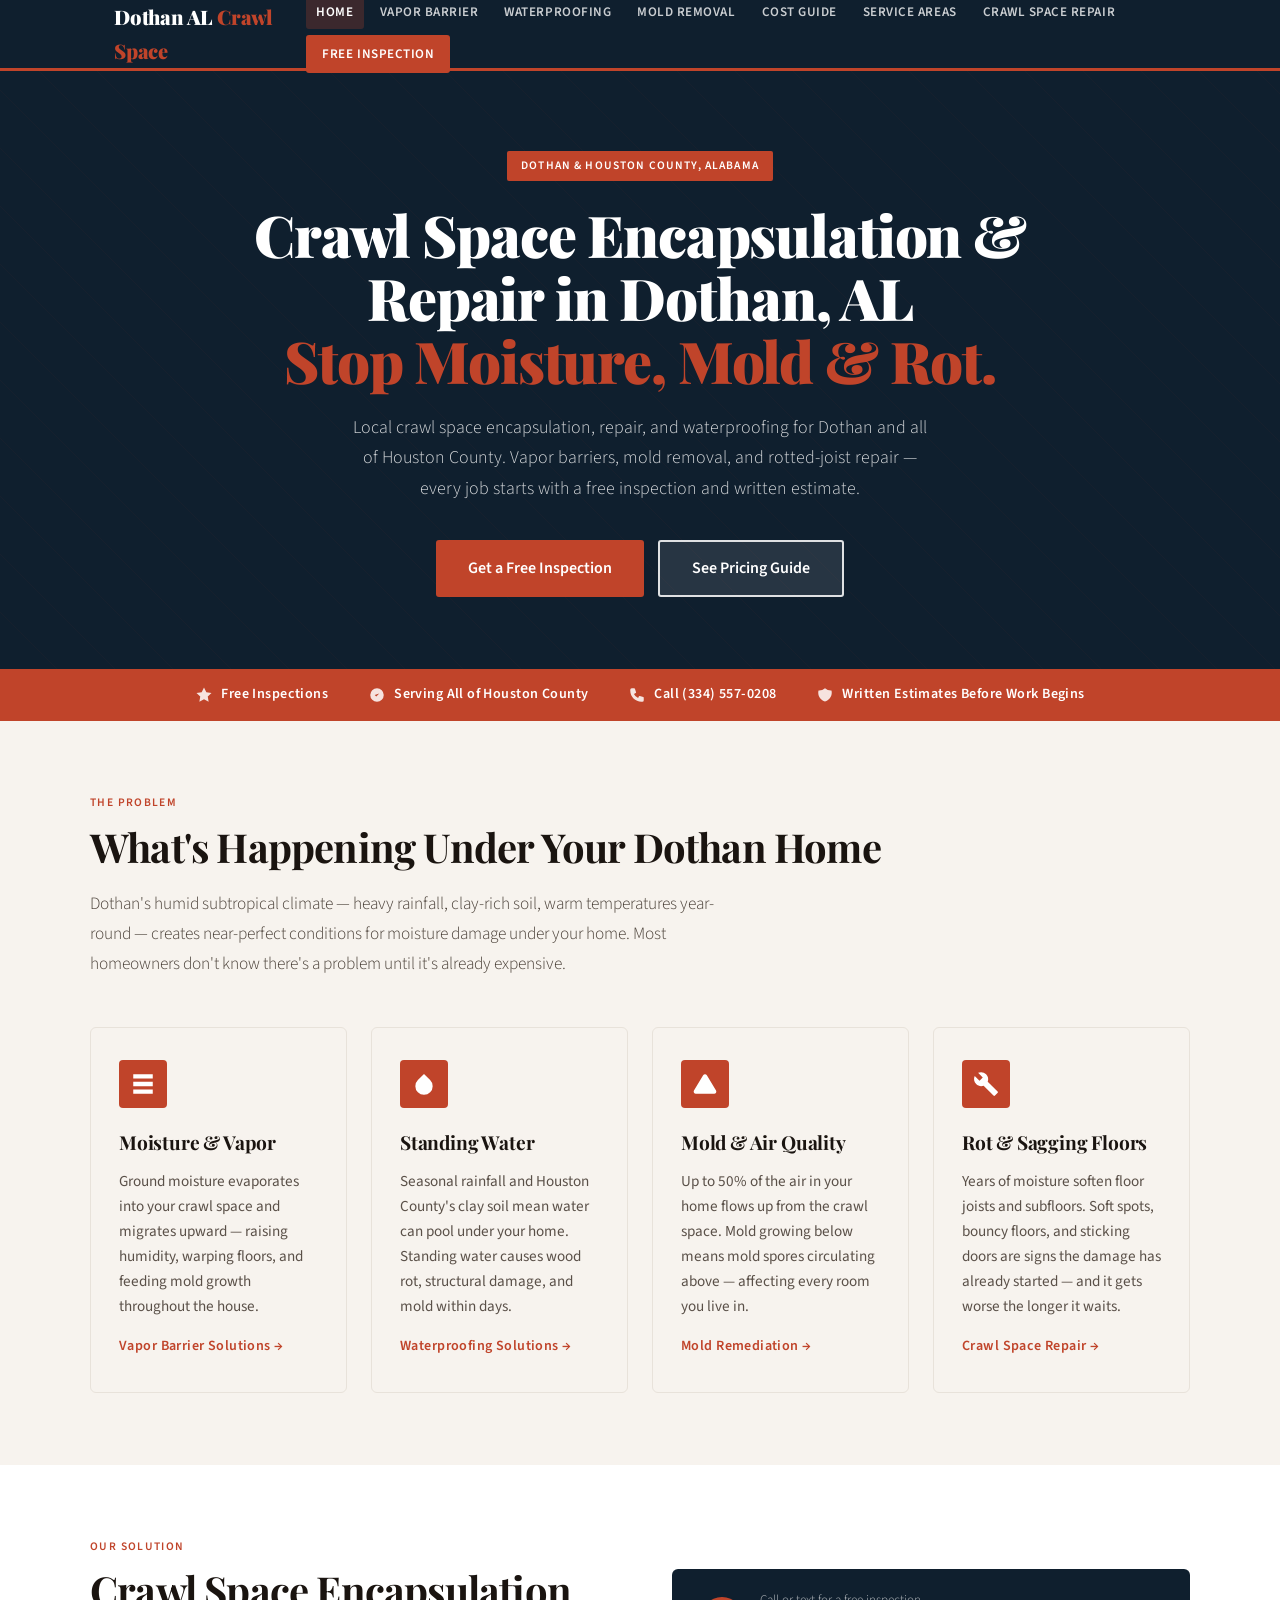
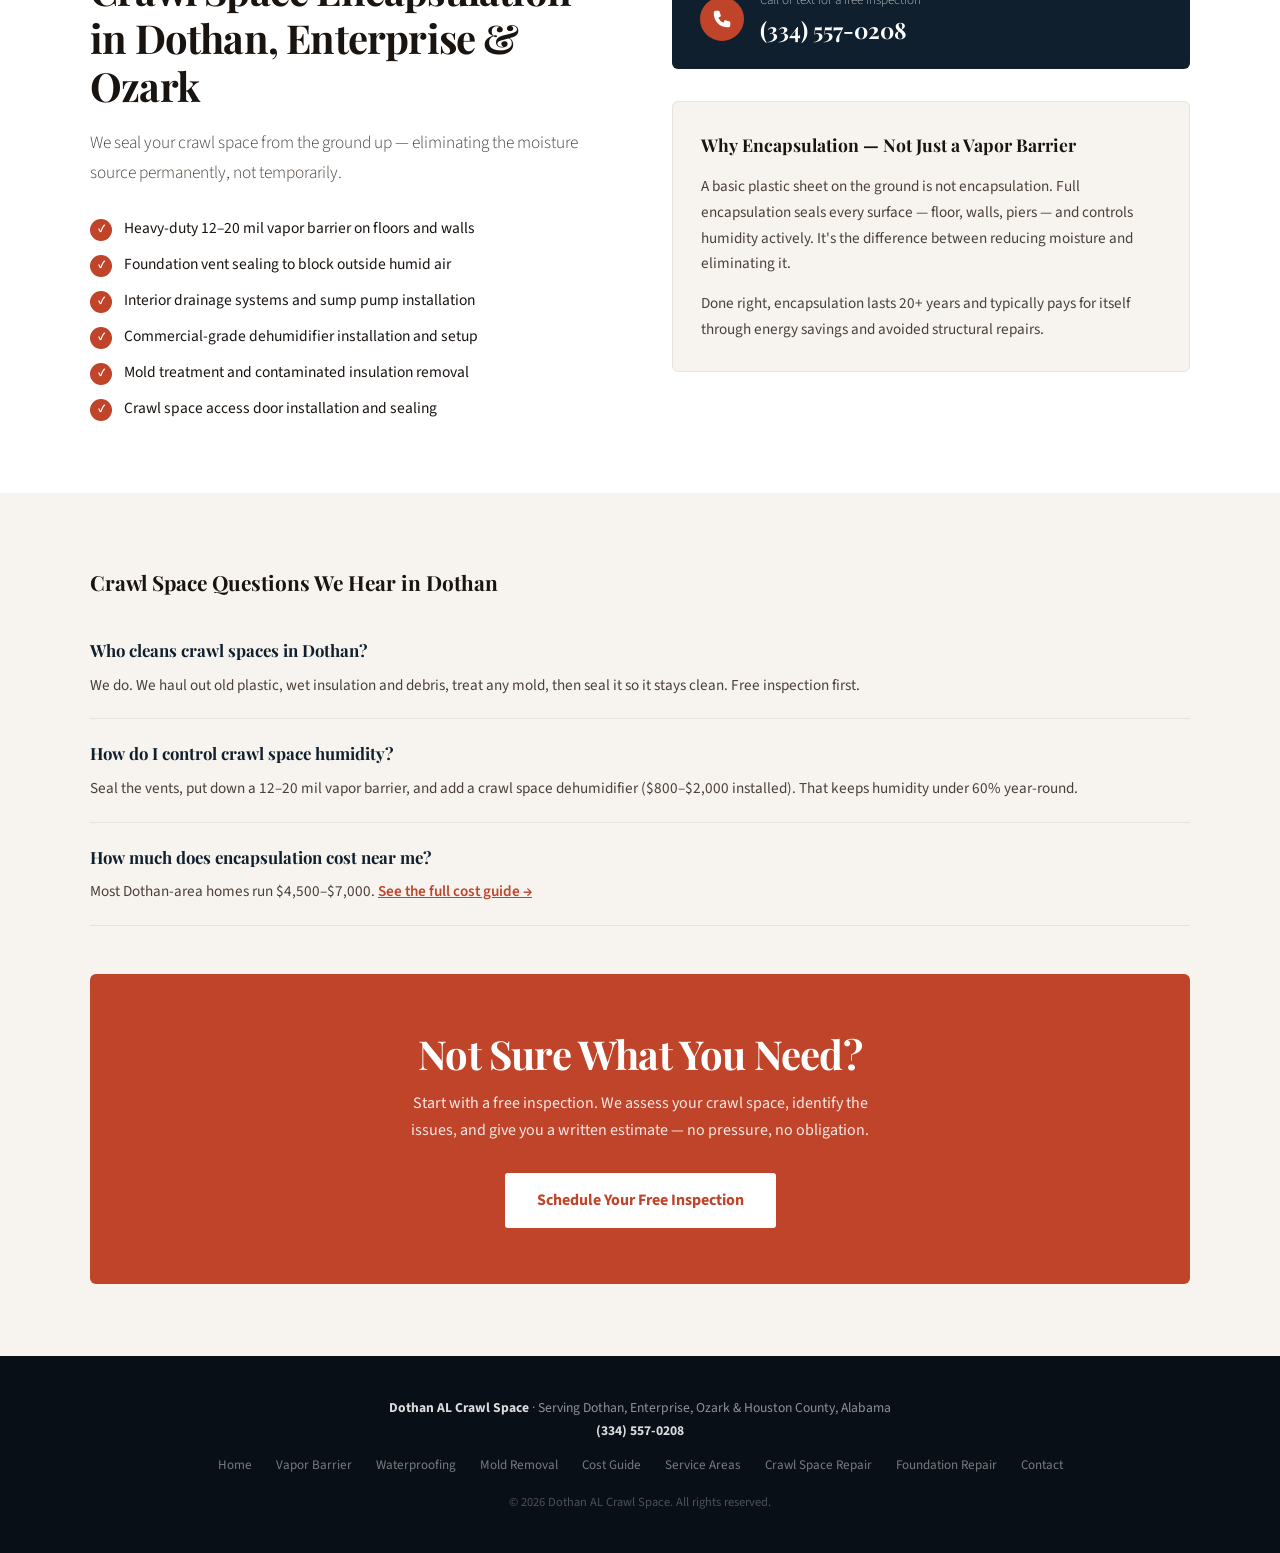
==== commit f330b3c3: "SEO (Nov 18 review): homepage snippet + FAQ, Crawl Space Repair nav label, waterproofing cost FAQ - " ====
--- a/index.html
+++ b/index.html
@@ -4,7 +4,7 @@
 <meta charset="UTF-8">
 <meta name="viewport" content="width=device-width, initial-scale=1.0">
 <title>Crawl Space Encapsulation & Repair in Dothan, AL | Free Inspection</title>
-<meta name="description" content="Encapsulation, repair, waterproofing & mold removal for Dothan and Houston County. Free inspection, written estimate. Call (334) 557-0208.">
+<meta name="description" content="Local crawl space encapsulation for Dothan, Enterprise &amp; Ozark. Most homes run $4,500–$7,000. Free inspection + written quote. Call (334) 557-0208.">
 <link rel="canonical" href="https://dothanalcrawlspace.com/">
 <link rel="preconnect" href="https://fonts.googleapis.com">
 <link href="https://fonts.googleapis.com/css2?family=Playfair+Display:wght@700;900&family=Source+Sans+3:wght@300;400;600&display=swap" rel="stylesheet">
@@ -35,6 +35,38 @@
 }
 }
 </script>
+<script type="application/ld+json">
+{
+ "@context": "https://schema.org",
+ "@type": "FAQPage",
+ "mainEntity": [
+  {
+   "@type": "Question",
+   "name": "Who cleans crawl spaces in Dothan?",
+   "acceptedAnswer": {
+    "@type": "Answer",
+    "text": "We do. We haul out old plastic, wet insulation and debris, treat any mold, then seal it so it stays clean. Free inspection first."
+   }
+  },
+  {
+   "@type": "Question",
+   "name": "How do I control crawl space humidity?",
+   "acceptedAnswer": {
+    "@type": "Answer",
+    "text": "Seal the vents, put down a 12–20 mil vapor barrier, and add a crawl space dehumidifier ($800–$2,000 installed). That keeps humidity under 60% year-round."
+   }
+  },
+  {
+   "@type": "Question",
+   "name": "How much does encapsulation cost near me?",
+   "acceptedAnswer": {
+    "@type": "Answer",
+    "text": "Most Dothan-area homes run $4,500–$7,000."
+   }
+  }
+ ]
+}
+</script>
 </head>
 <body>
 
@@ -51,7 +83,7 @@
 <a href="/mold-remediation/">Mold Removal</a>
 <a href="/cost/">Cost Guide</a>
 <a href="/houston-county/">Service Areas</a>
-<a href="/crawl-space-repair/">Repair</a>
+<a href="/crawl-space-repair/">Crawl Space Repair</a>
 <a href="/contact/" class="header-cta">Free Inspection</a>
 </nav>
 </div>
@@ -137,7 +169,7 @@
 <div class="two-col">
 <div>
 <span class="section-label">Our Solution</span>
-<h2>Complete Crawl Space Encapsulation</h2>
+<h2>Crawl Space Encapsulation in Dothan, Enterprise &amp; Ozark</h2>
 <p class="lead" style="margin-bottom:28px;">We seal your crawl space from the ground up — eliminating the moisture source permanently, not temporarily.</p>
 <ul class="service-list">
 <li>Heavy-duty 12–20 mil vapor barrier on floors and walls</li>
@@ -170,7 +202,20 @@
 
 <div class="section">
 <div class="section-inner">
-<div class="cta-block">
+<h3 style="font-family:'Playfair Display',serif; font-size:1.3rem; margin-bottom:16px;">Crawl Space Questions We Hear in Dothan</h3>
+<div class="faq-item">
+<div class="faq-q">Who cleans crawl spaces in Dothan?</div>
+<div class="faq-a">We do. We haul out old plastic, wet insulation and debris, treat any mold, then seal it so it stays clean. Free inspection first.</div>
+</div>
+<div class="faq-item">
+<div class="faq-q">How do I control crawl space humidity?</div>
+<div class="faq-a">Seal the vents, put down a 12–20 mil vapor barrier, and add a crawl space dehumidifier ($800–$2,000 installed). That keeps humidity under 60% year-round.</div>
+</div>
+<div class="faq-item">
+<div class="faq-q">How much does encapsulation cost near me?</div>
+<div class="faq-a">Most Dothan-area homes run $4,500–$7,000. <a href="/cost/" style="color:var(--rust); font-weight:600;">See the full cost guide →</a></div>
+</div>
+<div class="cta-block" style="margin-top:48px;">
 <h2>Not Sure What You Need?</h2>
 <p>Start with a free inspection. We assess your crawl space, identify the issues, and give you a written estimate — no pressure, no obligation.</p>
 <a href="/contact/" class="btn-white">Schedule Your Free Inspection</a>
@@ -188,7 +233,7 @@
 <a href="/mold-remediation/">Mold Removal</a>
 <a href="/cost/">Cost Guide</a>
 <a href="/houston-county/">Service Areas</a>
-<a href="/crawl-space-repair/">Repair</a>
+<a href="/crawl-space-repair/">Crawl Space Repair</a>
 <a href="/foundation-repair/">Foundation Repair</a>
 <a href="/contact/">Contact</a>
 </div>
